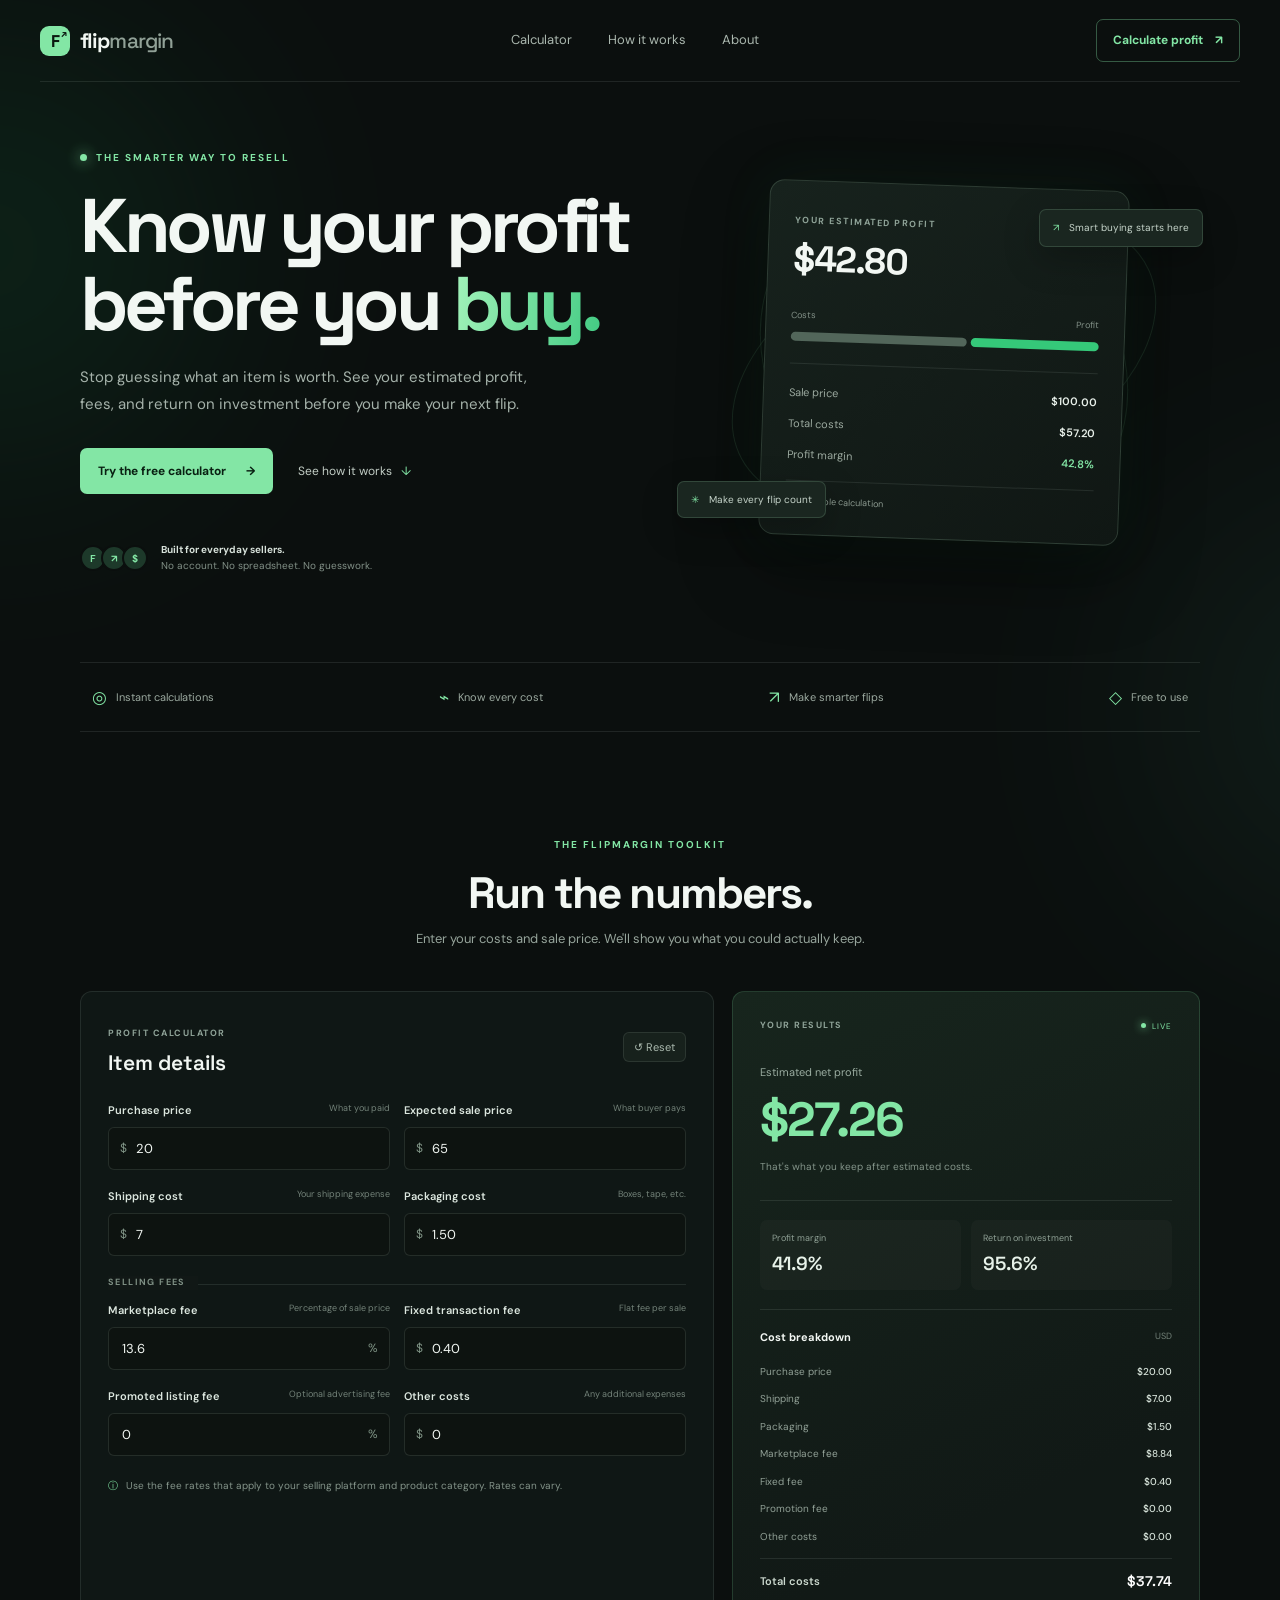
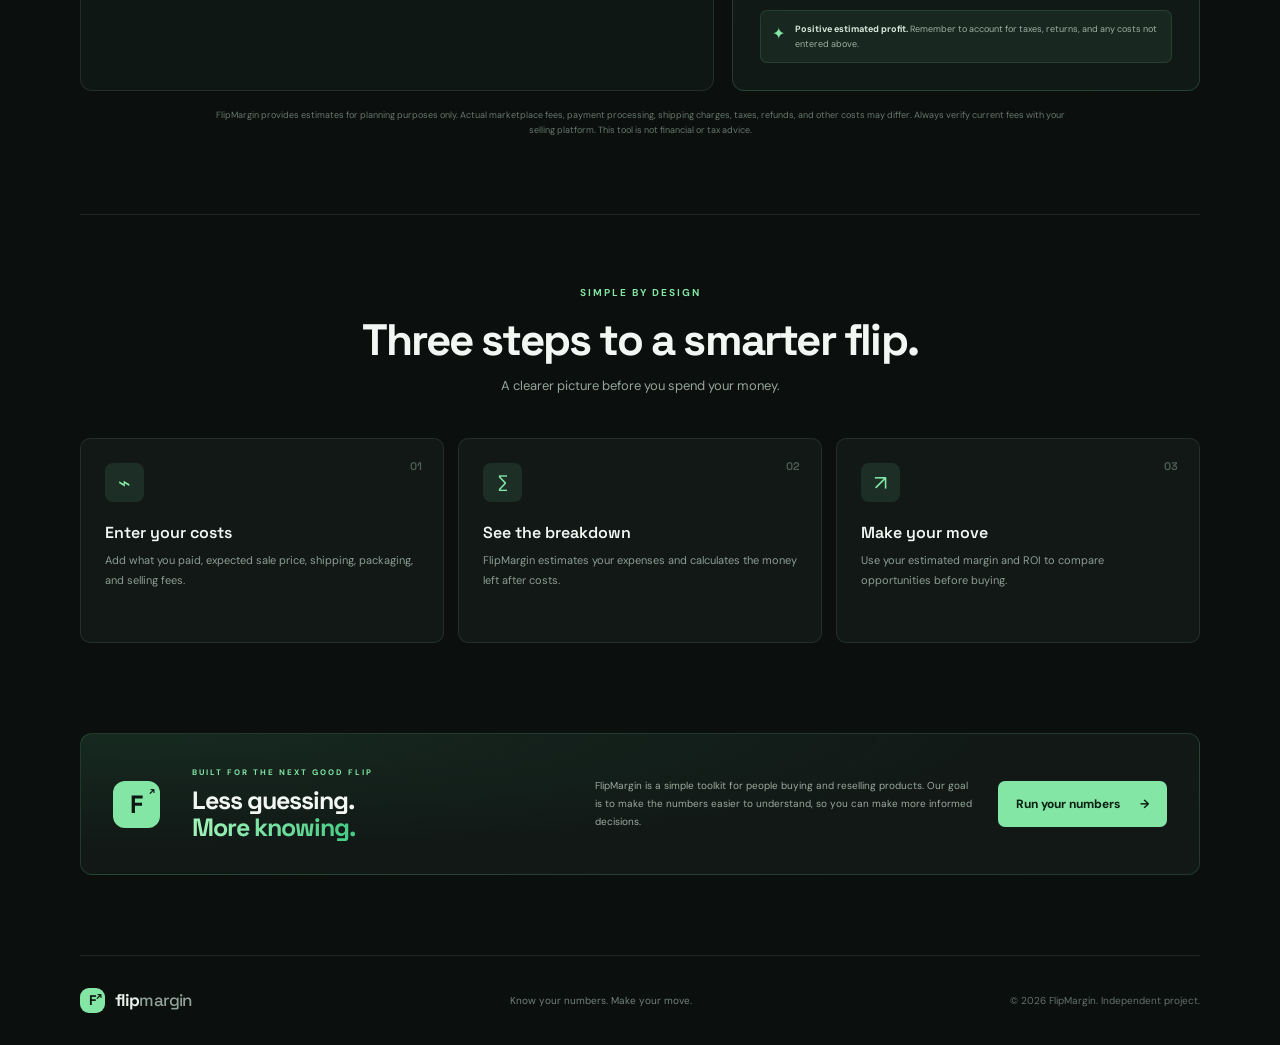
==== index.html @ 79696e21 "Add files via upload" ====
<!DOCTYPE html>
<html lang="en">
<head>
  <meta charset="UTF-8">
  <meta name="viewport" content="width=device-width, initial-scale=1.0">
  <meta name="description" content="Know your numbers before you buy. Free reseller profit calculator for online sellers and product flippers.">
  <meta name="theme-color" content="#0b0f0e">
  <title>FlipMargin — Know Your Profit Before You Buy</title>
  <link rel="preconnect" href="https://fonts.googleapis.com">
  <link rel="preconnect" href="https://fonts.gstatic.com" crossorigin>
  <link href="https://fonts.googleapis.com/css2?family=DM+Sans:wght@400;500;600;700&family=Space+Grotesk:wght@500;600;700&display=swap" rel="stylesheet">
  <link rel="stylesheet" href="styles.css">
</head>
<body>
  <div class="ambient ambient-one"></div>
  <div class="ambient ambient-two"></div>

  <header class="site-header">
    <a class="brand" href="#home" aria-label="FlipMargin home">
      <span class="brand-mark">F<span>↗</span></span>
      <span>flip<span class="brand-light">margin</span></span>
    </a>
    <nav class="nav-links" aria-label="Main navigation">
      <a href="#calculator">Calculator</a>
      <a href="#how-it-works">How it works</a>
      <a href="#about">About</a>
    </nav>
    <a class="header-cta" href="#calculator">Calculate profit <span>↗</span></a>
    <button class="menu-toggle" id="menuToggle" aria-label="Toggle navigation" aria-expanded="false">☰</button>
  </header>

  <main id="home">
    <section class="hero section-wrap">
      <div class="hero-copy">
        <div class="eyebrow"><span class="pulse-dot"></span> THE SMARTER WAY TO RESELL</div>
        <h1>Know your profit<br>before you <span class="gradient-text">buy.</span></h1>
        <p class="hero-description">Stop guessing what an item is worth. See your estimated profit, fees, and return on investment before you make your next flip.</p>
        <div class="hero-actions">
          <a class="button button-primary" href="#calculator">Try the free calculator <span>→</span></a>
          <a class="text-link" href="#how-it-works">See how it works <span>↓</span></a>
        </div>
        <div class="hero-proof">
          <div class="proof-avatars"><span>F</span><span>↗</span><span>$</span></div>
          <p><strong>Built for everyday sellers.</strong><br><span>No account. No spreadsheet. No guesswork.</span></p>
        </div>
      </div>

      <div class="hero-visual" aria-label="Example profit summary">
        <div class="visual-orbit orbit-one"></div>
        <div class="visual-orbit orbit-two"></div>
        <div class="floating-tag tag-top"><span class="tag-icon">↗</span> Smart buying starts here</div>
        <div class="preview-card">
          <div class="preview-top">
            <div><span class="mini-label">YOUR ESTIMATED PROFIT</span><div class="preview-profit">$42.80</div></div>
            <span class="positive-pill">+42.8%</span>
          </div>
          <div class="preview-chart">
            <div class="chart-labels"><span>Costs</span><span>Profit</span></div>
            <div class="chart-bar"><span class="bar-cost"></span><span class="bar-profit"></span></div>
          </div>
          <div class="preview-rows">
            <div><span>Sale price</span><strong>$100.00</strong></div>
            <div><span>Total costs</span><strong>$57.20</strong></div>
            <div><span>Profit margin</span><strong class="green-text">42.8%</strong></div>
          </div>
          <div class="preview-footer"><span class="tiny-check">✓</span> Example calculation</div>
        </div>
        <div class="floating-tag tag-bottom"><span class="sparkle">✳</span> Make every flip count</div>
      </div>
    </section>

    <section class="trust-strip section-wrap">
      <div><span class="strip-icon">◎</span><span>Instant calculations</span></div>
      <div><span class="strip-icon">⌁</span><span>Know every cost</span></div>
      <div><span class="strip-icon">↗</span><span>Make smarter flips</span></div>
      <div><span class="strip-icon">◇</span><span>Free to use</span></div>
    </section>

    <section class="calculator-section section-wrap" id="calculator">
      <div class="section-heading">
        <div class="eyebrow">THE FLIPMARGIN TOOLKIT</div>
        <h2>Run the numbers.</h2>
        <p>Enter your costs and sale price. We'll show you what you could actually keep.</p>
      </div>

      <div class="calculator-layout">
        <div class="calculator-panel">
          <div class="panel-heading">
            <div><span class="panel-kicker">PROFIT CALCULATOR</span><h3>Item details</h3></div>
            <button class="reset-button" id="resetButton" type="button">↺ Reset</button>
          </div>

          <div class="input-grid">
            <label class="field">
              <span>Purchase price <small>What you paid</small></span>
              <div class="input-shell"><span class="currency">$</span><input id="purchasePrice" type="number" min="0" step="0.01" value="20" inputmode="decimal"></div>
            </label>
            <label class="field">
              <span>Expected sale price <small>What buyer pays</small></span>
              <div class="input-shell"><span class="currency">$</span><input id="salePrice" type="number" min="0" step="0.01" value="65" inputmode="decimal"></div>
            </label>
            <label class="field">
              <span>Shipping cost <small>Your shipping expense</small></span>
              <div class="input-shell"><span class="currency">$</span><input id="shippingCost" type="number" min="0" step="0.01" value="7" inputmode="decimal"></div>
            </label>
            <label class="field">
              <span>Packaging cost <small>Boxes, tape, etc.</small></span>
              <div class="input-shell"><span class="currency">$</span><input id="packagingCost" type="number" min="0" step="0.01" value="1.50" inputmode="decimal"></div>
            </label>
          </div>

          <div class="form-divider"><span>SELLING FEES</span></div>
          <div class="input-grid fee-grid">
            <label class="field">
              <span>Marketplace fee <small>Percentage of sale price</small></span>
              <div class="input-shell"><input id="marketplaceFee" type="number" min="0" max="100" step="0.1" value="13.6" inputmode="decimal"><span class="suffix">%</span></div>
            </label>
            <label class="field">
              <span>Fixed transaction fee <small>Flat fee per sale</small></span>
              <div class="input-shell"><span class="currency">$</span><input id="fixedFee" type="number" min="0" step="0.01" value="0.40" inputmode="decimal"></div>
            </label>
            <label class="field">
              <span>Promoted listing fee <small>Optional advertising fee</small></span>
              <div class="input-shell"><input id="promotionFee" type="number" min="0" max="100" step="0.1" value="0" inputmode="decimal"><span class="suffix">%</span></div>
            </label>
            <label class="field">
              <span>Other costs <small>Any additional expenses</small></span>
              <div class="input-shell"><span class="currency">$</span><input id="otherCosts" type="number" min="0" step="0.01" value="0" inputmode="decimal"></div>
            </label>
          </div>
          <p class="input-note"><span>ⓘ</span> Use the fee rates that apply to your selling platform and product category. Rates can vary.</p>
        </div>

        <aside class="results-panel" aria-live="polite">
          <div class="results-top"><span class="panel-kicker">YOUR RESULTS</span><span class="live-indicator"><i></i> LIVE</span></div>
          <div class="result-main">
            <span class="result-label">Estimated net profit</span>
            <div class="result-value" id="netProfit">$27.26</div>
            <span class="result-subtitle" id="resultMessage">That's what you keep after estimated costs.</span>
          </div>
          <div class="metrics-grid">
            <div class="metric"><span>Profit margin</span><strong id="profitMargin">41.9%</strong></div>
            <div class="metric"><span>Return on investment</span><strong id="roi">136.3%</strong></div>
          </div>
          <div class="breakdown">
            <div class="breakdown-heading"><strong>Cost breakdown</strong><span>USD</span></div>
            <div class="breakdown-row"><span>Purchase price</span><strong id="outPurchase">$20.00</strong></div>
            <div class="breakdown-row"><span>Shipping</span><strong id="outShipping">$7.00</strong></div>
            <div class="breakdown-row"><span>Packaging</span><strong id="outPackaging">$1.50</strong></div>
            <div class="breakdown-row"><span>Marketplace fee</span><strong id="outMarketplace">$8.84</strong></div>
            <div class="breakdown-row"><span>Fixed fee</span><strong id="outFixed">$0.40</strong></div>
            <div class="breakdown-row"><span>Promotion fee</span><strong id="outPromotion">$0.00</strong></div>
            <div class="breakdown-row"><span>Other costs</span><strong id="outOther">$0.00</strong></div>
            <div class="breakdown-total"><span>Total costs</span><strong id="totalCosts">$37.74</strong></div>
          </div>
          <div class="result-tip" id="resultTip"><span>✦</span><p><strong>Looking good.</strong> This estimate shows a positive return. Remember to account for taxes and any costs not entered above.</p></div>
        </aside>
      </div>
      <p class="disclaimer">FlipMargin provides estimates for planning purposes only. Actual marketplace fees, payment processing, shipping charges, taxes, refunds, and other costs may differ. Always verify current fees with your selling platform. This tool is not financial or tax advice.</p>
    </section>

    <section class="how-section section-wrap" id="how-it-works">
      <div class="section-heading">
        <div class="eyebrow">SIMPLE BY DESIGN</div>
        <h2>Three steps to a smarter flip.</h2>
        <p>A clearer picture before you spend your money.</p>
      </div>
      <div class="steps-grid">
        <article class="step-card"><div class="step-number">01</div><div class="step-icon">⌁</div><h3>Enter your costs</h3><p>Add what you paid, expected sale price, shipping, packaging, and selling fees.</p></article>
        <article class="step-card"><div class="step-number">02</div><div class="step-icon">∑</div><h3>See the breakdown</h3><p>FlipMargin estimates your expenses and calculates the money left after costs.</p></article>
        <article class="step-card"><div class="step-number">03</div><div class="step-icon">↗</div><h3>Make your move</h3><p>Use your estimated margin and ROI to compare opportunities before buying.</p></article>
      </div>
    </section>

    <section class="about-section section-wrap" id="about">
      <div class="about-card">
        <div class="about-symbol">F<span>↗</span></div>
        <div><div class="eyebrow">BUILT FOR THE NEXT GOOD FLIP</div><h2>Less guessing.<br><span class="gradient-text">More knowing.</span></h2></div>
        <p>FlipMargin is a simple toolkit for people buying and reselling products. Our goal is to make the numbers easier to understand, so you can make more informed decisions.</p>
        <a href="#calculator" class="button button-primary">Run your numbers <span>→</span></a>
      </div>
    </section>
  </main>

  <footer class="site-footer section-wrap">
    <a class="brand footer-brand" href="#home"><span class="brand-mark">F<span>↗</span></span><span>flip<span class="brand-light">margin</span></span></a>
    <p>Know your numbers. Make your move.</p>
    <span class="copyright">© <span id="year"></span> FlipMargin. Independent project.</span>
  </footer>

  <script src="script.js"></script>
</body>
</html>
---- styles.css ----
:root {
  --bg: #0b0f0e;
  --panel: #111816;
  --panel-2: #151e1b;
  --line: rgba(211, 235, 220, .10);
  --text: #f2f7f3;
  --muted: #9aa9a0;
  --green: #83e6a5;
  --green-strong: #35c879;
  --font: "DM Sans", sans-serif;
  --display: "Space Grotesk", sans-serif;
}
* { box-sizing: border-box; }
html { scroll-behavior: smooth; scroll-padding-top: 90px; }
body { margin: 0; background: var(--bg); color: var(--text); font-family: var(--font); line-height: 1.55; overflow-x: hidden; }
a { color: inherit; text-decoration: none; }
.ambient { position: absolute; width: 420px; height: 420px; border-radius: 50%; filter: blur(130px); opacity: .12; pointer-events: none; z-index: -1; }
.ambient-one { background: #20bd6b; top: 40px; left: -220px; }
.ambient-two { background: #3b8e72; top: 500px; right: -300px; }
.section-wrap { width: min(1120px, calc(100% - 48px)); margin: 0 auto; }
.site-header { width: min(1200px, calc(100% - 48px)); margin: 0 auto; height: 82px; display: flex; align-items: center; justify-content: space-between; border-bottom: 1px solid var(--line); position: relative; z-index: 5; }
.brand { display: inline-flex; align-items: center; gap: 10px; font: 700 21px var(--display); letter-spacing: -.9px; }
.brand-mark { width: 30px; height: 30px; display: grid; place-items: center; border-radius: 9px; background: var(--green); color: #0b1710; font: 700 17px var(--display); position: relative; }
.brand-mark span { font-size: 10px; position: absolute; right: 4px; top: 1px; }
.brand-light { color: #91a197; font-weight: 500; }
.nav-links { display: flex; gap: 36px; color: #aab7ae; font-size: 13px; }
.nav-links a:hover, .text-link:hover { color: var(--green); }
.header-cta { font-size: 12px; font-weight: 700; padding: 11px 16px; border: 1px solid rgba(131,230,165,.35); border-radius: 7px; color: var(--green); }
.header-cta span { margin-left: 9px; }
.menu-toggle { display: none; background: transparent; border: 0; color: white; font-size: 23px; }
.hero { min-height: 580px; display: grid; grid-template-columns: 1.05fr .95fr; align-items: center; gap: 40px; padding-top: 35px; padding-bottom: 55px; }
.eyebrow { color: var(--green); font-size: 10px; letter-spacing: 2px; font-weight: 700; display: flex; align-items: center; gap: 9px; }
.pulse-dot { width: 7px; height: 7px; border-radius: 50%; background: var(--green); box-shadow: 0 0 14px var(--green); }
h1, h2, h3, p { margin-top: 0; }
h1 { font: 700 clamp(48px, 6vw, 76px)/1.02 var(--display); letter-spacing: -4.5px; margin: 22px 0; }
.gradient-text { background: linear-gradient(100deg, #a5f4bb, #42cb83); -webkit-background-clip: text; background-clip: text; color: transparent; }
.hero-description { color: #a5b2aa; max-width: 470px; font-size: 15px; line-height: 1.8; }
.hero-actions { display: flex; align-items: center; gap: 25px; margin-top: 30px; }
.button { min-height: 46px; display: inline-flex; align-items: center; justify-content: center; gap: 20px; padding: 0 18px; border-radius: 7px; font-size: 12px; font-weight: 700; transition: transform .2s, background .2s; }
.button:hover { transform: translateY(-2px); }
.button-primary { background: var(--green); color: #092012; }
.button-primary:hover { background: #a0f1b8; }
.text-link { font-size: 12px; color: #c2cdc5; }
.text-link span { margin-left: 6px; color: var(--green); }
.hero-proof { display: flex; align-items: center; gap: 13px; margin-top: 48px; }
.proof-avatars { display: flex; }
.proof-avatars span { width: 26px; height: 26px; display: grid; place-items: center; border: 2px solid var(--bg); border-radius: 50%; margin-left: -5px; background: #1d392a; color: var(--green); font-size: 10px; font-weight: 700; }
.proof-avatars span:first-child { margin-left: 0; }
.hero-proof p { margin: 0; font-size: 10px; line-height: 1.6; color: #d7e1da; }
.hero-proof p span { color: #829087; }
.hero-visual { min-height: 420px; display: grid; place-items: center; position: relative; }
.visual-orbit { position: absolute; border: 1px solid rgba(131,230,165,.12); border-radius: 50%; transform: rotate(-24deg); }
.orbit-one { width: 450px; height: 260px; }
.orbit-two { width: 390px; height: 330px; transform: rotate(38deg); }
.preview-card { width: min(360px, 90%); padding: 25px; border-radius: 15px; background: linear-gradient(145deg, #17221d, #101714); border: 1px solid rgba(176,224,190,.17); box-shadow: 0 25px 80px rgba(0,0,0,.45), 0 0 55px rgba(43,185,106,.08); transform: rotate(2deg); position: relative; z-index: 1; }
.preview-top { display: flex; justify-content: space-between; align-items: start; }
.mini-label, .panel-kicker { color: #8fa398; font-size: 9px; letter-spacing: 1.5px; font-weight: 700; }
.preview-profit { font: 700 36px var(--display); margin-top: 5px; letter-spacing: -1.5px; }
.positive-pill { color: var(--green); background: rgba(76,205,125,.12); padding: 5px 9px; border-radius: 20px; font-size: 10px; }
.preview-chart { margin-top: 27px; }
.chart-labels { display: flex; justify-content: space-between; color: #829087; font-size: 9px; margin-bottom: 9px; }
.chart-bar { height: 9px; display: flex; gap: 4px; }
.bar-cost { width: 57%; border-radius: 10px; background: #52665a; }
.bar-profit { flex: 1; border-radius: 10px; background: var(--green-strong); }
.preview-rows { margin-top: 22px; padding-top: 13px; border-top: 1px solid var(--line); }
.preview-rows div { display: flex; justify-content: space-between; padding: 7px 0; color: #9ba99f; font-size: 11px; }
.preview-rows strong { color: #e8f0ea; font-weight: 600; }
.green-text { color: var(--green) !important; }
.preview-footer { border-top: 1px solid var(--line); padding-top: 14px; margin-top: 10px; color: #8d9b91; font-size: 9px; }
.tiny-check { color: var(--green); margin-right: 6px; }
.floating-tag { position: absolute; z-index: 2; background: #1a2620; border: 1px solid rgba(163,222,179,.18); border-radius: 7px; padding: 10px 13px; color: #c5d3c9; font-size: 10px; box-shadow: 0 12px 35px rgba(0,0,0,.25); }
.tag-top { top: 57px; right: -3px; }
.tag-bottom { bottom: 54px; left: -10px; }
.tag-icon, .sparkle { color: var(--green); margin-right: 7px; }
.trust-strip { border-top: 1px solid var(--line); border-bottom: 1px solid var(--line); display: flex; justify-content: space-between; padding: 21px 12px; color: #9ba99f; font-size: 11px; }
.trust-strip div { display: flex; align-items: center; gap: 9px; }
.strip-icon { color: var(--green); font-size: 17px; }
.calculator-section { padding-top: 105px; padding-bottom: 75px; }
.section-heading { text-align: center; margin: 0 auto 42px; }
.section-heading .eyebrow { justify-content: center; }
.section-heading h2 { font: 700 clamp(32px, 4vw, 44px) var(--display); letter-spacing: -1.8px; margin: 12px 0 8px; }
.section-heading p { color: #96a49b; font-size: 13px; }
.calculator-layout { display: grid; grid-template-columns: 1.15fr .85fr; gap: 18px; align-items: stretch; }
.calculator-panel, .results-panel { background: rgba(17,24,22,.92); border: 1px solid var(--line); border-radius: 12px; padding: 27px; }
.panel-heading { display: flex; justify-content: space-between; align-items: center; margin-bottom: 26px; }
.panel-heading h3 { font: 600 21px var(--display); margin: 5px 0 0; }
.reset-button { border: 1px solid var(--line); background: #17211c; color: #aab9ae; border-radius: 6px; padding: 7px 10px; font: 11px var(--font); cursor: pointer; }
.reset-button:hover { color: var(--green); border-color: rgba(131,230,165,.4); }
.input-grid { display: grid; grid-template-columns: 1fr 1fr; gap: 18px 14px; }
.field { display: block; min-width: 0; }
.field > span { display: flex; justify-content: space-between; gap: 6px; color: #dce7df; font-size: 11px; font-weight: 600; margin-bottom: 8px; }
.field small { color: #738279; font-size: 9px; font-weight: 400; text-align: right; }
.input-shell { height: 43px; display: flex; align-items: center; background: #0d1310; border: 1px solid rgba(204,229,211,.12); border-radius: 6px; padding: 0 11px; transition: border .2s; }
.input-shell:focus-within { border-color: rgba(131,230,165,.7); box-shadow: 0 0 0 3px rgba(131,230,165,.06); }
.input-shell input { min-width: 0; width: 100%; border: 0; outline: 0; background: transparent; color: #f2f7f3; font: 13px var(--font); }
.input-shell input::-webkit-inner-spin-button, .input-shell input::-webkit-outer-spin-button { -webkit-appearance: none; margin: 0; }
.input-shell input[type=number] { appearance: textfield; -moz-appearance: textfield; }
.currency, .suffix { color: #7e9284; font-size: 12px; margin-right: 7px; }
.suffix { margin: 0 0 0 7px; }
.form-divider { margin: 28px 0 17px; height: 1px; background: var(--line); position: relative; }
.form-divider span { position: absolute; top: -8px; left: 0; padding-right: 12px; background: #111816; color: #7f9085; font-size: 9px; letter-spacing: 1.4px; font-weight: 700; }
.input-note { margin: 22px 0 0; color: #84948a; font-size: 10px; line-height: 1.6; }
.input-note span { color: var(--green); margin-right: 5px; }
.results-panel { background: linear-gradient(155deg, #17251d, #111916 70%); border-color: rgba(131,230,165,.17); }
.results-top { display: flex; justify-content: space-between; align-items: center; }
.live-indicator { color: var(--green); font-size: 8px; letter-spacing: 1px; display: flex; align-items: center; gap: 6px; }
.live-indicator i { width: 5px; height: 5px; border-radius: 50%; background: var(--green); box-shadow: 0 0 9px var(--green); }
.result-main { padding: 26px 0 22px; border-bottom: 1px solid var(--line); }
.result-label { color: #9aaca0; font-size: 11px; }
.result-value { font: 700 clamp(38px, 4vw, 48px)/1.2 var(--display); letter-spacing: -2px; color: var(--green); margin: 7px 0 5px; overflow-wrap: anywhere; }
.result-value.negative { color: #ff8585; }
.result-subtitle { color: #84958a; font-size: 10px; }
.metrics-grid { display: grid; grid-template-columns: 1fr 1fr; gap: 10px; padding: 19px 0; border-bottom: 1px solid var(--line); }
.metric { background: rgba(255,255,255,.025); border-radius: 7px; padding: 12px; }
.metric span { display: block; color: #8fa095; font-size: 9px; margin-bottom: 5px; }
.metric strong { font: 600 19px var(--display); color: #e7f2e9; }
.breakdown { padding-top: 19px; }
.breakdown-heading, .breakdown-row, .breakdown-total { display: flex; justify-content: space-between; align-items: center; }
.breakdown-heading { margin-bottom: 12px; font-size: 11px; }
.breakdown-heading span { color: #728178; font-size: 9px; }
.breakdown-row { color: #91a096; font-size: 10px; padding: 6px 0; }
.breakdown-row strong { color: #d5e1d8; font-weight: 500; }
.breakdown-total { border-top: 1px solid var(--line); margin-top: 8px; padding-top: 13px; color: #cbd8ce; font-size: 11px; font-weight: 600; }
.breakdown-total strong { color: #fff; font: 600 14px var(--display); }
.result-tip { display: flex; gap: 10px; background: rgba(131,230,165,.07); border: 1px solid rgba(131,230,165,.12); border-radius: 7px; padding: 11px; margin-top: 20px; }
.result-tip > span { color: var(--green); }
.result-tip p { color: #9eafa3; font-size: 9px; line-height: 1.6; margin: 0; }
.result-tip strong { color: #d9e9dd; }
.disclaimer { color: #68786e; font-size: 9px; line-height: 1.7; max-width: 850px; margin: 17px auto 0; text-align: center; }
.how-section { padding: 70px 0 90px; border-top: 1px solid var(--line); }
.steps-grid { display: grid; grid-template-columns: repeat(3, 1fr); gap: 14px; }
.step-card { position: relative; background: #111816; border: 1px solid var(--line); border-radius: 10px; padding: 24px; min-height: 205px; }
.step-number { position: absolute; top: 20px; right: 21px; color: #506056; font: 600 11px var(--display); }
.step-icon { width: 39px; height: 39px; display: grid; place-items: center; background: rgba(131,230,165,.1); border-radius: 8px; color: var(--green); font-size: 21px; margin-bottom: 20px; }
.step-card h3 { font: 600 16px var(--display); margin-bottom: 8px; }
.step-card p { color: #8e9d93; font-size: 11px; line-height: 1.8; margin: 0; }
.about-section { padding-bottom: 80px; }
.about-card { display: grid; grid-template-columns: 55px 1fr 1fr auto; align-items: center; gap: 24px; padding: 32px; border: 1px solid rgba(131,230,165,.16); border-radius: 12px; background: radial-gradient(ellipse at 5% 0%, rgba(57,166,100,.12), transparent 60%), #111816; }
.about-symbol { width: 47px; height: 47px; display: grid; place-items: center; position: relative; background: var(--green); color: #0b1710; border-radius: 12px; font: 700 25px var(--display); }
.about-symbol span { position: absolute; top: 3px; right: 5px; font-size: 10px; }
.about-card h2 { font: 700 25px/1.1 var(--display); letter-spacing: -1px; margin: 8px 0 0; }
.about-card .eyebrow { font-size: 8px; }
.about-card > p { color: #9ba99f; font-size: 10px; line-height: 1.8; margin: 0; }
.about-card .button { white-space: nowrap; }
.site-footer { min-height: 90px; display: flex; align-items: center; justify-content: space-between; border-top: 1px solid var(--line); color: #748279; font-size: 10px; }
.footer-brand { color: #e8f0ea; font-size: 17px; }
.footer-brand .brand-mark { width: 25px; height: 25px; font-size: 14px; }
.site-footer p { margin: 0; }
.copyright { color: #647168; }

@media (max-width: 850px) {
  .hero { grid-template-columns: 1fr 1fr; gap: 15px; }
  .tag-top { right: -5px; }
  .calculator-layout { grid-template-columns: 1fr; }
  .about-card { grid-template-columns: 50px 1fr; }
  .about-card > p { grid-column: 2; }
  .about-card .button { grid-column: 2; justify-self: start; }
}
@media (max-width: 620px) {
  .section-wrap, .site-header { width: min(100% - 32px, 1120px); }
  .site-header { height: 70px; }
  .nav-links { display: none; position: absolute; top: 69px; left: -16px; right: -16px; padding: 20px 22px; background: #111816; border-bottom: 1px solid var(--line); flex-direction: column; gap: 18px; }
  .nav-links.open { display: flex; }
  .header-cta { margin-left: auto; margin-right: 13px; padding: 9px 11px; font-size: 10px; }
  .menu-toggle { display: block; cursor: pointer; }
  .hero { grid-template-columns: 1fr; padding-top: 70px; gap: 0; }
  h1 { font-size: clamp(49px, 13vw, 68px); letter-spacing: -3.5px; }
  .hero-description { font-size: 13px; }
  .hero-visual { min-height: 380px; margin-top: 20px; }
  .preview-card { width: min(340px, 88%); }
  .tag-top { right: 0; top: 34px; }
  .tag-bottom { left: 0; bottom: 27px; }
  .orbit-one { width: 100%; }
  .trust-strip { display: grid; grid-template-columns: 1fr 1fr; gap: 15px; padding: 19px 3px; font-size: 10px; }
  .calculator-section { padding-top: 75px; }
  .section-heading { margin-bottom: 30px; }
  .calculator-panel, .results-panel { padding: 19px 16px; }
  .input-grid { gap: 15px 10px; }
  .field > span { display: block; min-height: 31px; font-size: 10px; }
  .field small { display: block; text-align: left; margin-top: 2px; }
  .input-shell { height: 41px; }
  .metrics-grid { gap: 7px; }
  .metric { padding: 10px; }
  .metric strong { font-size: 17px; }
  .steps-grid { grid-template-columns: 1fr; }
  .step-card { min-height: auto; }
  .about-card { padding: 23px; gap: 17px; }
  .about-card h2 { font-size: 23px; }
  .site-footer { padding: 22px 0; flex-wrap: wrap; gap: 12px; }
  .site-footer p { order: 3; width: 100%; }
}
@media (max-width: 380px) {
  .input-grid { grid-template-columns: 1fr; }
  .field > span { min-height: 0; }
  .header-cta { display: none; }
}
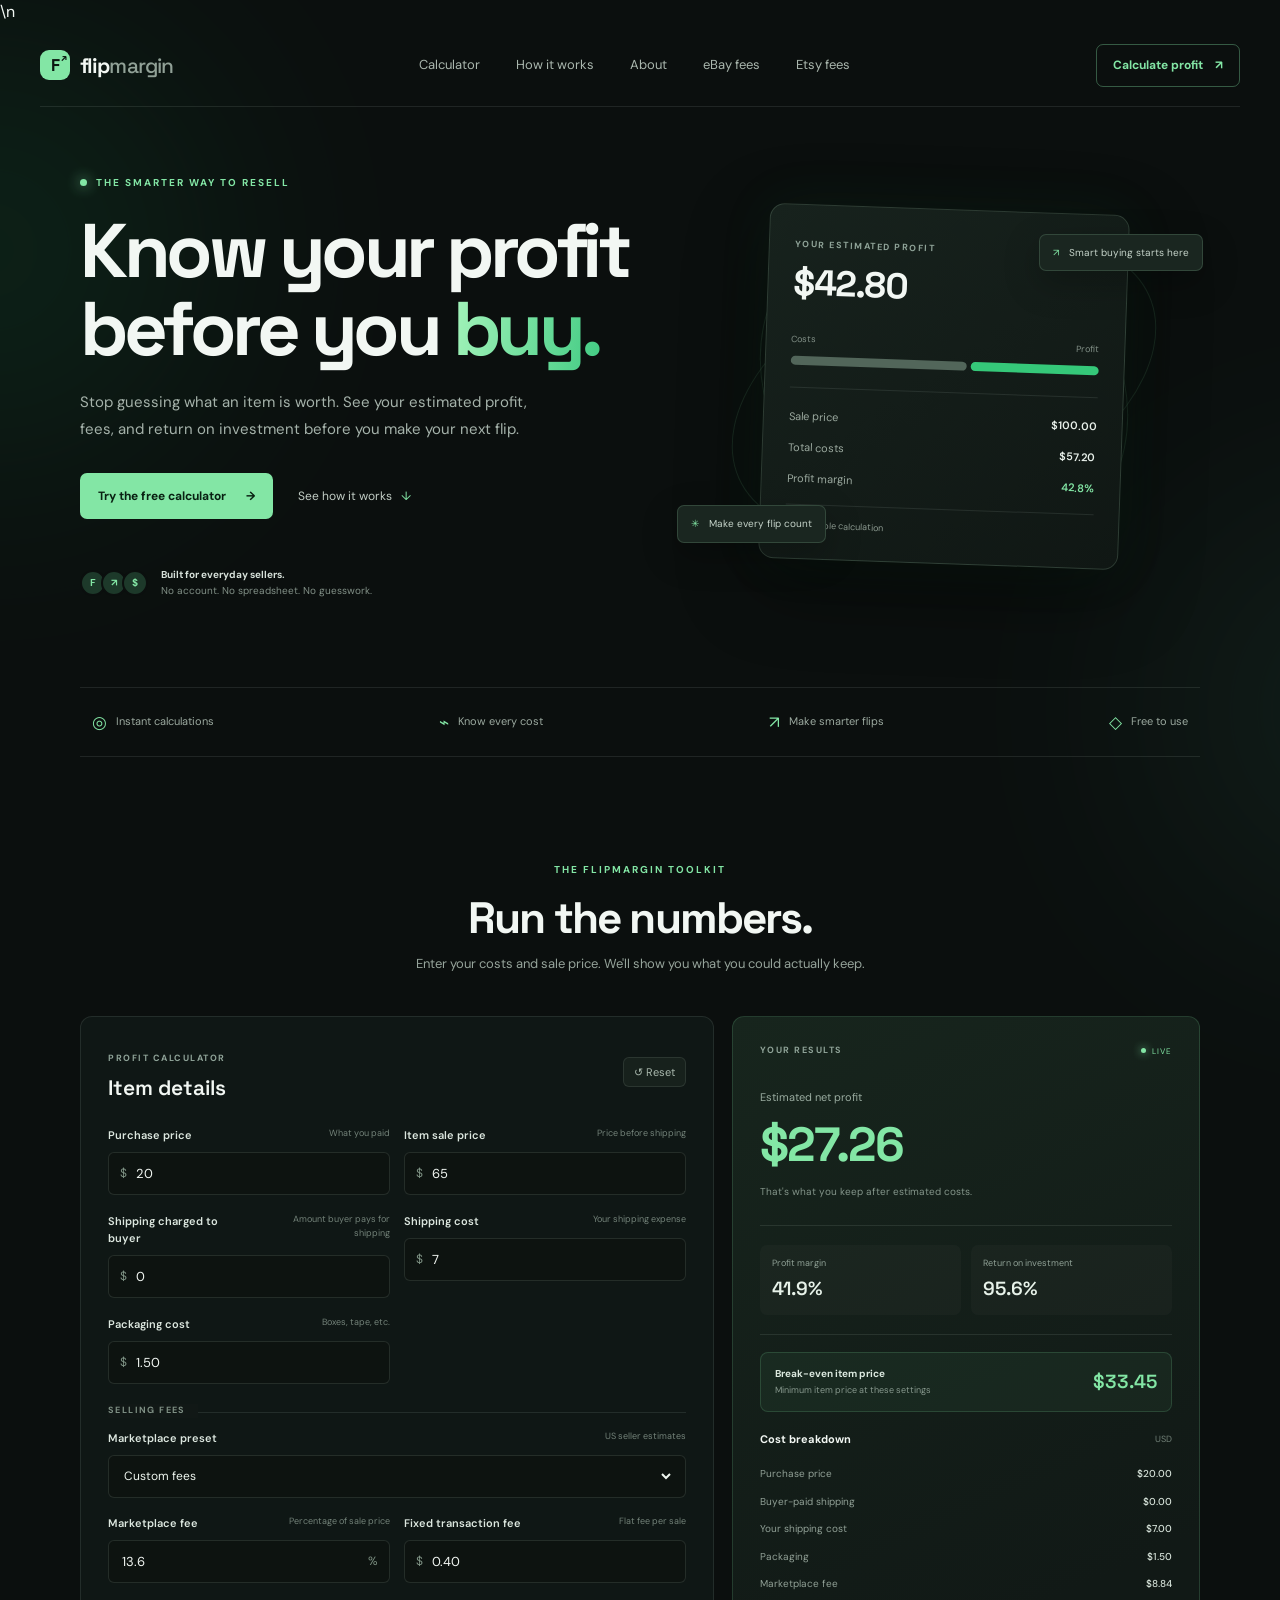
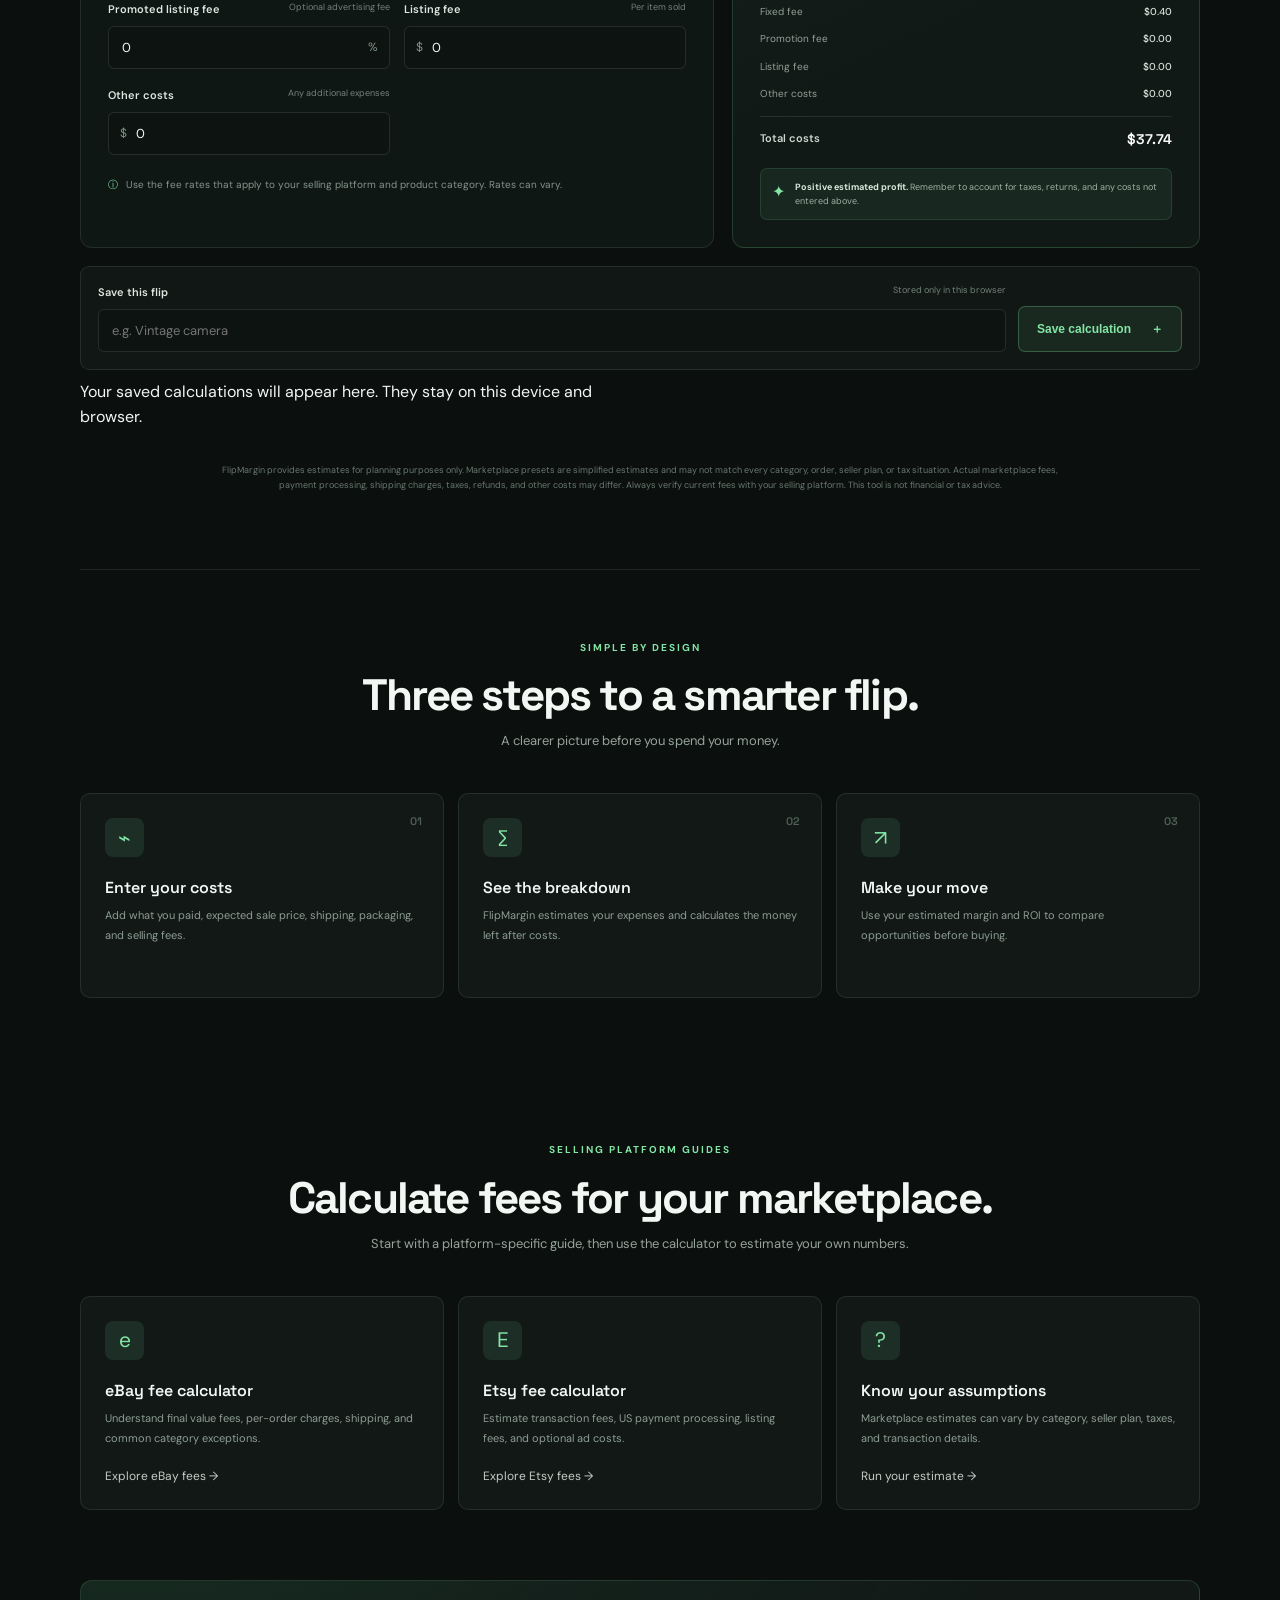
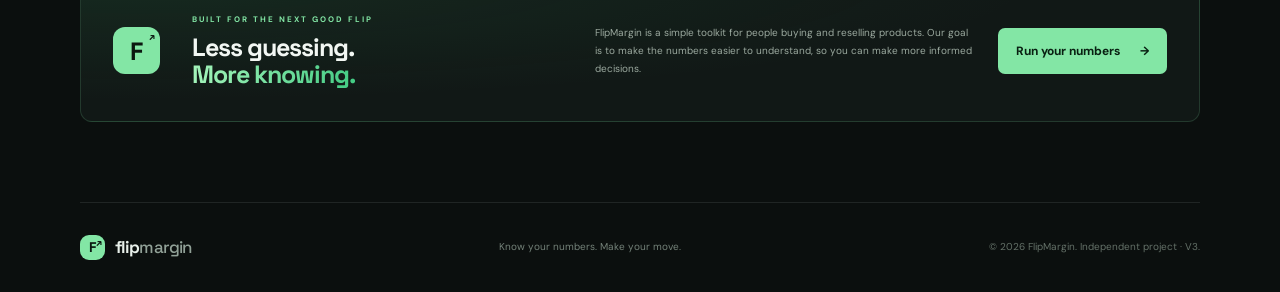
==== commit eb98caf0: "Add files via upload" ====
--- a/index.html
+++ b/index.html
@@ -3,10 +3,19 @@
 <head>
   <meta charset="UTF-8">
   <meta name="viewport" content="width=device-width, initial-scale=1.0">
-  <meta name="description" content="Know your numbers before you buy. Free reseller profit calculator for online sellers and product flippers.">
+  <meta name="description" content="Free reseller profit calculator. Estimate eBay and Etsy fees, net profit, profit margin, ROI, and break-even price before buying inventory.">
+  <meta name="robots" content="index,follow">
+  <link rel="canonical" href="https://flipmargin.mason-5d3.workers.dev/">
+  <meta property="og:type" content="website">
+  <meta property="og:title" content="Free Reseller Profit Calculator | FlipMargin">
+  <meta property="og:description" content="Estimate marketplace fees, net profit, margin, ROI, and break-even price before you buy.">
+  <meta property="og:url" content="https://flipmargin.mason-5d3.workers.dev/">
+  <meta name="twitter:card" content="summary">
+  <meta name="twitter:title" content="Free Reseller Profit Calculator | FlipMargin">
+  <meta name="twitter:description" content="Know your profit before you buy. Estimate eBay and Etsy selling costs with FlipMargin.">
   <meta name="theme-color" content="#0b0f0e">
-  <title>FlipMargin — Know Your Profit Before You Buy</title>
-  <link rel="preconnect" href="https://fonts.googleapis.com">
+  <title>Free Reseller Profit Calculator | FlipMargin</title>
+  <script type="application/ld+json">{"@context":"https://schema.org","@type":"WebApplication","name":"FlipMargin Reseller Profit Calculator","url":"https://flipmargin.mason-5d3.workers.dev/","applicationCategory":"FinanceApplication","operatingSystem":"Any","offers":{"@type":"Offer","price":"0","priceCurrency":"USD"},"description":"A free online reseller profit calculator for estimating marketplace fees, net profit, margin, ROI, and break-even price."}</script>\n  <link rel="preconnect" href="https://fonts.googleapis.com">
   <link rel="preconnect" href="https://fonts.gstatic.com" crossorigin>
   <link href="https://fonts.googleapis.com/css2?family=DM+Sans:wght@400;500;600;700&family=Space+Grotesk:wght@500;600;700&display=swap" rel="stylesheet">
   <link rel="stylesheet" href="styles.css">
@@ -24,6 +33,8 @@
       <a href="#calculator">Calculator</a>
       <a href="#how-it-works">How it works</a>
       <a href="#about">About</a>
+      <a href="ebay-fee-calculator.html">eBay fees</a>
+      <a href="etsy-fee-calculator.html">Etsy fees</a>
     </nav>
     <a class="header-cta" href="#calculator">Calculate profit <span>↗</span></a>
     <button class="menu-toggle" id="menuToggle" aria-label="Toggle navigation" aria-expanded="false">☰</button>
@@ -96,8 +107,12 @@
               <div class="input-shell"><span class="currency">$</span><input id="purchasePrice" type="number" min="0" step="0.01" value="20" inputmode="decimal"></div>
             </label>
             <label class="field">
-              <span>Expected sale price <small>What buyer pays</small></span>
+              <span>Item sale price <small>Price before shipping</small></span>
               <div class="input-shell"><span class="currency">$</span><input id="salePrice" type="number" min="0" step="0.01" value="65" inputmode="decimal"></div>
+            </label>
+            <label class="field">
+              <span>Shipping charged to buyer <small>Amount buyer pays for shipping</small></span>
+              <div class="input-shell"><span class="currency">$</span><input id="buyerShipping" type="number" min="0" step="0.01" value="0" inputmode="decimal"></div>
             </label>
             <label class="field">
               <span>Shipping cost <small>Your shipping expense</small></span>
@@ -110,6 +125,16 @@
           </div>
 
           <div class="form-divider"><span>SELLING FEES</span></div>
+          <label class="field preset-field">
+            <span>Marketplace preset <small>US seller estimates</small></span>
+            <div class="input-shell select-shell">
+              <select id="marketplacePreset" aria-label="Marketplace fee preset">
+                <option value="custom">Custom fees</option>
+                <option value="ebay">eBay — most categories, no Store</option>
+                <option value="etsy">Etsy — US Etsy Payments</option>
+              </select>
+            </div>
+          </label>
           <div class="input-grid fee-grid">
             <label class="field">
               <span>Marketplace fee <small>Percentage of sale price</small></span>
@@ -122,6 +147,10 @@
             <label class="field">
               <span>Promoted listing fee <small>Optional advertising fee</small></span>
               <div class="input-shell"><input id="promotionFee" type="number" min="0" max="100" step="0.1" value="0" inputmode="decimal"><span class="suffix">%</span></div>
+            </label>
+            <label class="field">
+              <span>Listing fee <small>Per item sold</small></span>
+              <div class="input-shell"><span class="currency">$</span><input id="listingFee" type="number" min="0" step="0.01" value="0" inputmode="decimal"></div>
             </label>
             <label class="field">
               <span>Other costs <small>Any additional expenses</small></span>
@@ -142,21 +171,35 @@
             <div class="metric"><span>Profit margin</span><strong id="profitMargin">41.9%</strong></div>
             <div class="metric"><span>Return on investment</span><strong id="roi">136.3%</strong></div>
           </div>
+          <div class="break-even-card">
+            <div><span>Break-even item price</span><small>Minimum item price at these settings</small></div>
+            <strong id="breakEvenPrice">$0.00</strong>
+          </div>
           <div class="breakdown">
             <div class="breakdown-heading"><strong>Cost breakdown</strong><span>USD</span></div>
             <div class="breakdown-row"><span>Purchase price</span><strong id="outPurchase">$20.00</strong></div>
-            <div class="breakdown-row"><span>Shipping</span><strong id="outShipping">$7.00</strong></div>
+            <div class="breakdown-row"><span>Buyer-paid shipping</span><strong id="outBuyerShipping">$0.00</strong></div>
+            <div class="breakdown-row"><span>Your shipping cost</span><strong id="outShipping">$7.00</strong></div>
             <div class="breakdown-row"><span>Packaging</span><strong id="outPackaging">$1.50</strong></div>
             <div class="breakdown-row"><span>Marketplace fee</span><strong id="outMarketplace">$8.84</strong></div>
             <div class="breakdown-row"><span>Fixed fee</span><strong id="outFixed">$0.40</strong></div>
             <div class="breakdown-row"><span>Promotion fee</span><strong id="outPromotion">$0.00</strong></div>
+            <div class="breakdown-row"><span>Listing fee</span><strong id="outListing">$0.00</strong></div>
             <div class="breakdown-row"><span>Other costs</span><strong id="outOther">$0.00</strong></div>
             <div class="breakdown-total"><span>Total costs</span><strong id="totalCosts">$37.74</strong></div>
           </div>
           <div class="result-tip" id="resultTip"><span>✦</span><p><strong>Looking good.</strong> This estimate shows a positive return. Remember to account for taxes and any costs not entered above.</p></div>
         </aside>
       </div>
-      <p class="disclaimer">FlipMargin provides estimates for planning purposes only. Actual marketplace fees, payment processing, shipping charges, taxes, refunds, and other costs may differ. Always verify current fees with your selling platform. This tool is not financial or tax advice.</p>
+      <div class="save-calculation-row">
+        <label class="field save-name-field">
+          <span>Save this flip <small>Stored only in this browser</small></span>
+          <div class="input-shell"><input id="flipName" type="text" maxlength="45" placeholder="e.g. Vintage camera"></div>
+        </label>
+        <button class="button button-secondary" id="saveFlipButton" type="button">Save calculation <span>＋</span></button>
+      </div>
+      <div class="saved-flips" id="savedFlips" aria-live="polite"></div>
+      <p class="disclaimer">FlipMargin provides estimates for planning purposes only. Marketplace presets are simplified estimates and may not match every category, order, seller plan, or tax situation. Actual marketplace fees, payment processing, shipping charges, taxes, refunds, and other costs may differ. Always verify current fees with your selling platform. This tool is not financial or tax advice.</p>
     </section>
 
     <section class="how-section section-wrap" id="how-it-works">
@@ -169,6 +212,19 @@
         <article class="step-card"><div class="step-number">01</div><div class="step-icon">⌁</div><h3>Enter your costs</h3><p>Add what you paid, expected sale price, shipping, packaging, and selling fees.</p></article>
         <article class="step-card"><div class="step-number">02</div><div class="step-icon">∑</div><h3>See the breakdown</h3><p>FlipMargin estimates your expenses and calculates the money left after costs.</p></article>
         <article class="step-card"><div class="step-number">03</div><div class="step-icon">↗</div><h3>Make your move</h3><p>Use your estimated margin and ROI to compare opportunities before buying.</p></article>
+      </div>
+    </section>
+
+    <section class="seo-links-section section-wrap" aria-labelledby="platform-guides-title">
+      <div class="section-heading">
+        <div class="eyebrow">SELLING PLATFORM GUIDES</div>
+        <h2 id="platform-guides-title">Calculate fees for your marketplace.</h2>
+        <p>Start with a platform-specific guide, then use the calculator to estimate your own numbers.</p>
+      </div>
+      <div class="steps-grid">
+        <article class="step-card"><div class="step-icon">e</div><h3>eBay fee calculator</h3><p>Understand final value fees, per-order charges, shipping, and common category exceptions.</p><a class="text-link" href="ebay-fee-calculator.html">Explore eBay fees →</a></article>
+        <article class="step-card"><div class="step-icon">E</div><h3>Etsy fee calculator</h3><p>Estimate transaction fees, US payment processing, listing fees, and optional ad costs.</p><a class="text-link" href="etsy-fee-calculator.html">Explore Etsy fees →</a></article>
+        <article class="step-card"><div class="step-icon">?</div><h3>Know your assumptions</h3><p>Marketplace estimates can vary by category, seller plan, taxes, and transaction details.</p><a class="text-link" href="#calculator">Run your estimate →</a></article>
       </div>
     </section>
 
@@ -185,7 +241,7 @@
   <footer class="site-footer section-wrap">
     <a class="brand footer-brand" href="#home"><span class="brand-mark">F<span>↗</span></span><span>flip<span class="brand-light">margin</span></span></a>
     <p>Know your numbers. Make your move.</p>
-    <span class="copyright">© <span id="year"></span> FlipMargin. Independent project.</span>
+    <span class="copyright">© <span id="year"></span> FlipMargin. Independent project · V3.</span>
   </footer>
 
   <script src="script.js"></script>
--- a/styles.css
+++ b/styles.css
@@ -194,3 +194,37 @@
   .field > span { min-height: 0; }
   .header-cta { display: none; }
 }
+
+/* V2 additions */
+.preset-field { display:block; max-width: 100%; margin: 0 0 17px; }
+.select-shell select { width:100%; color:#eef6ef; background:transparent; border:0; outline:0; font:12px var(--font); cursor:pointer; }
+.select-shell select option { background:#111816; color:#eef6ef; }
+.break-even-card { display:flex; justify-content:space-between; align-items:center; gap:12px; padding:13px 14px; margin-top:17px; border:1px solid rgba(131,230,165,.17); border-radius:8px; background:rgba(131,230,165,.055); }
+.break-even-card span { display:block; color:#dce9df; font-size:10px; font-weight:700; }
+.break-even-card small { display:block; color:#87988d; font-size:9px; margin-top:3px; }
+.break-even-card strong { color:var(--green); font:600 19px var(--display); white-space:nowrap; }
+.save-calculation-row { display:flex; align-items:end; gap:12px; margin-top:18px; padding:17px; border:1px solid var(--line); border-radius:9px; background:#101714; }
+.save-name-field { flex:1; }
+.save-name-field > span { display:flex; gap:10px; }
+.button-secondary { background:#1a2920; border:1px solid rgba(131,230,165,.28); color:var(--green); cursor:pointer; }
+.button-secondary:hover { background:#21372a; }
+.saved-flips { display:grid; grid-template-columns:repeat(2,minmax(0,1fr)); gap:10px; margin-top:10px; }
+.saved-flip { display:flex; justify-content:space-between; align-items:center; gap:12px; padding:12px 14px; background:#111816; border:1px solid var(--line); border-radius:8px; }
+.saved-flip strong { display:block; font-size:11px; color:#e4eee6; }
+.saved-flip span { color:#89988e; font-size:9px; }
+.saved-flip .saved-profit { color:var(--green); font:600 15px var(--display); white-space:nowrap; }
+.saved-flip button { border:0; background:transparent; color:#8d9b91; cursor:pointer; font-size:13px; padding:4px; }
+.saved-flip button:hover { color:#ff8585; }
+@media(max-width:620px) {
+  .save-calculation-row { align-items:stretch; flex-direction:column; }
+  .save-calculation-row .button { width:100%; }
+  .saved-flips { grid-template-columns:1fr; }
+  .break-even-card strong { font-size:17px; }
+}
+
+
+/* V3 SEO guide and internal-link sections */
+.seo-links-section { padding-top: 54px; padding-bottom: 70px; }
+.seo-links-section .step-card { display: flex; flex-direction: column; align-items: flex-start; }
+.seo-links-section .step-card .text-link { margin-top: auto; padding-top: 18px; }
+.guide-main .site-header { width: 100%; }
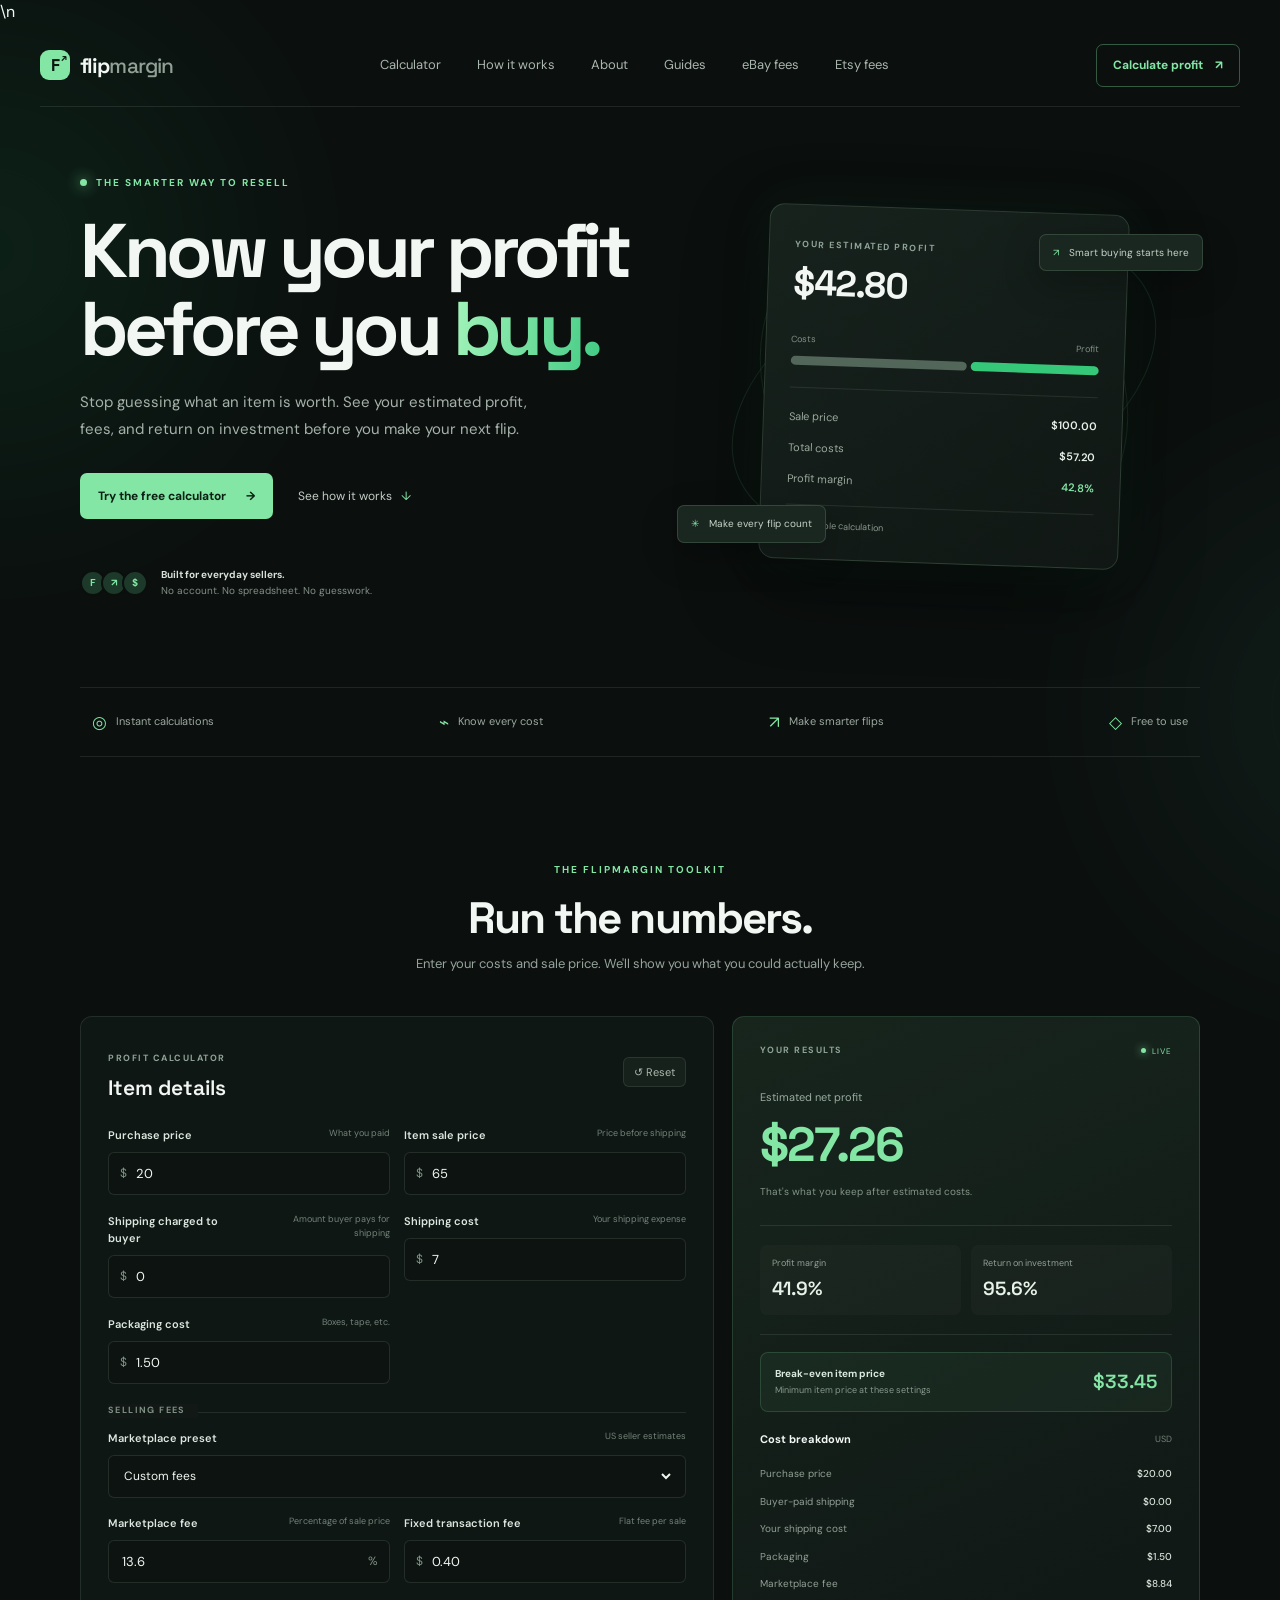
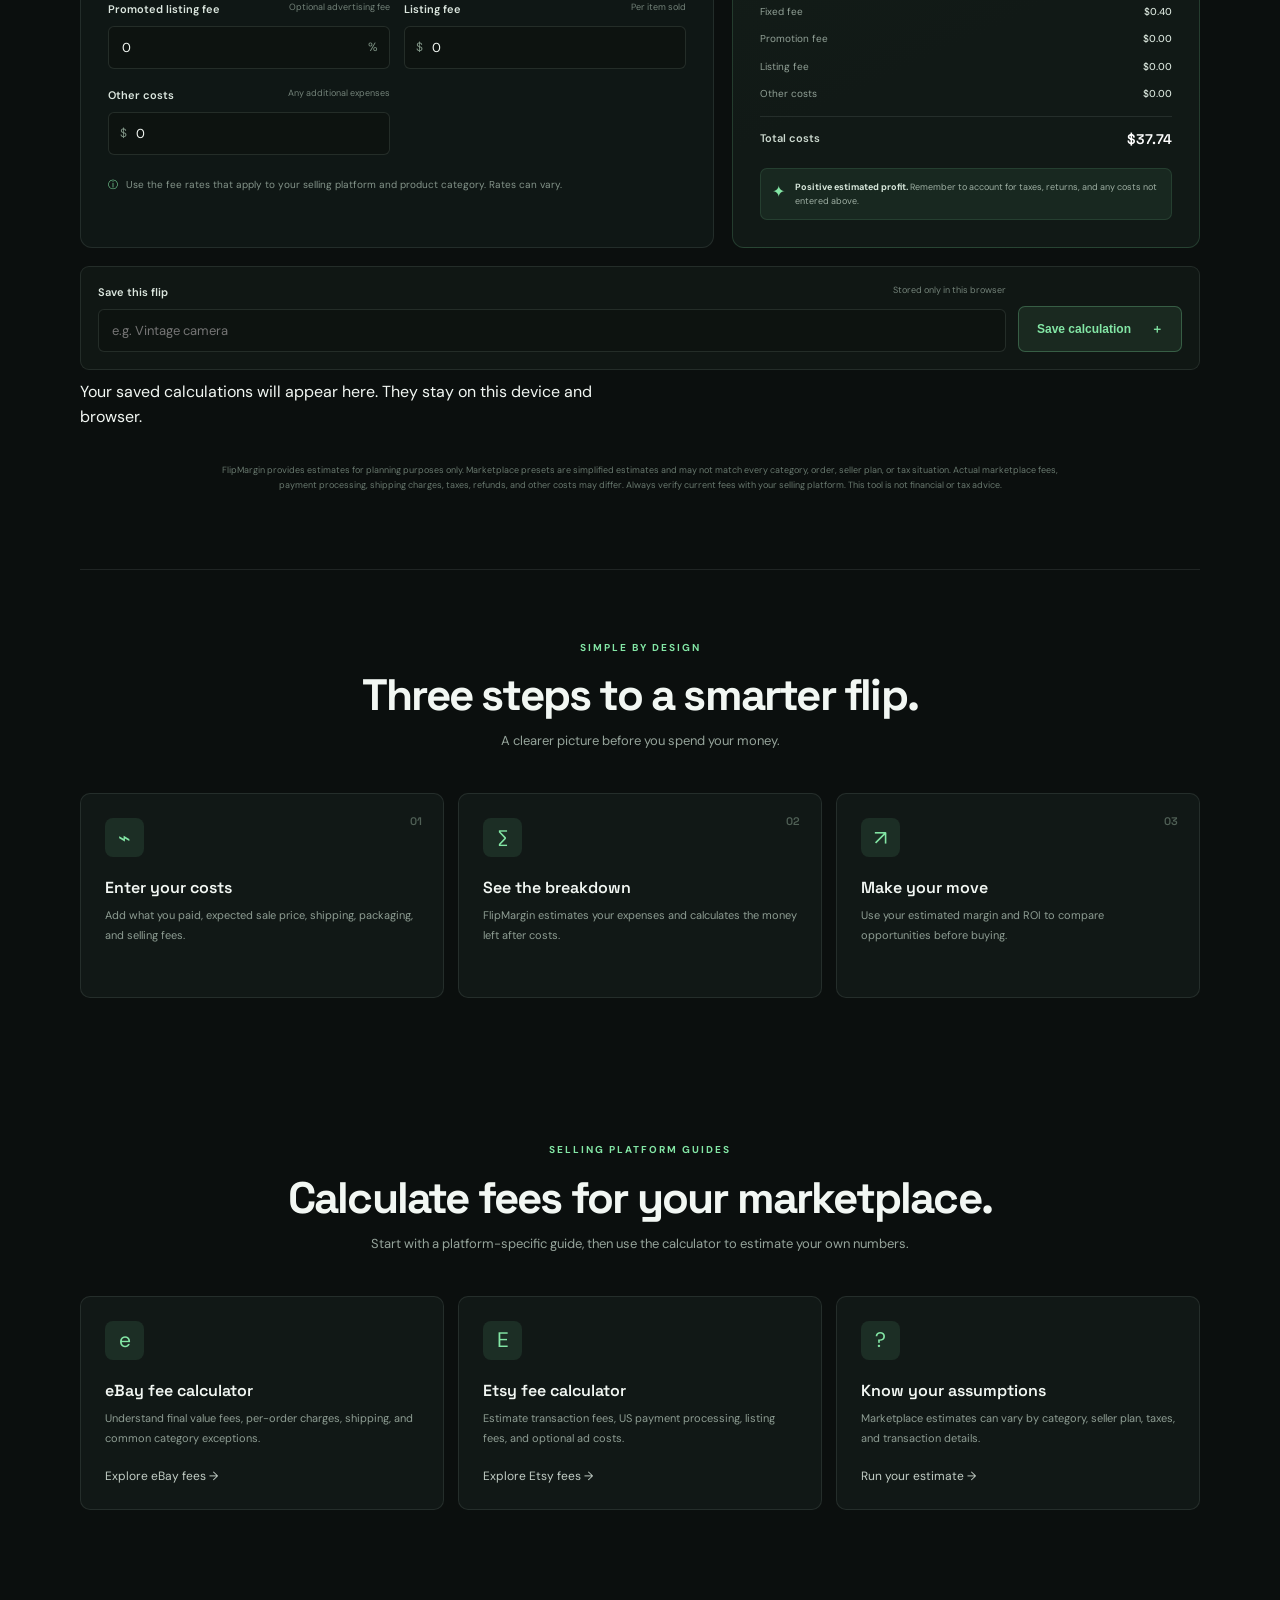
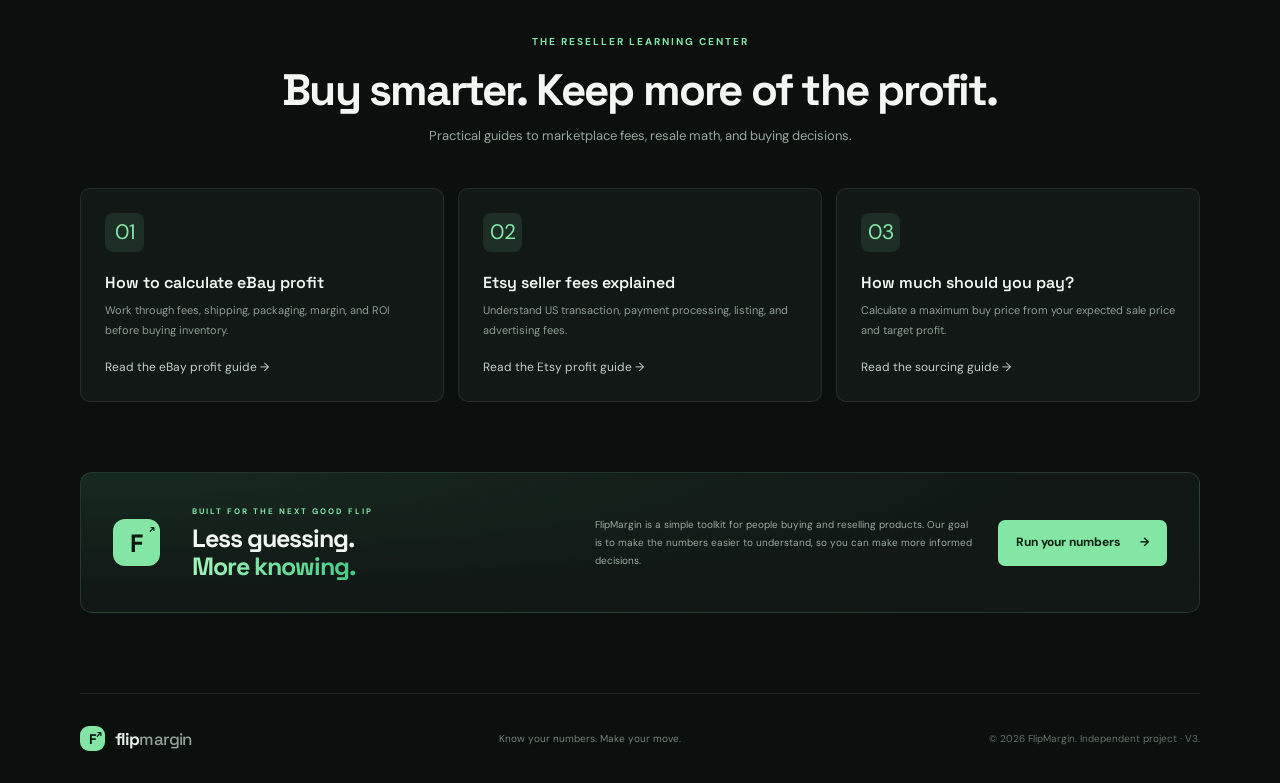
==== commit 679eb683: "Add files via upload" ====
--- a/index.html
+++ b/index.html
@@ -5,6 +5,7 @@
   <meta name="viewport" content="width=device-width, initial-scale=1.0">
   <meta name="description" content="Free reseller profit calculator. Estimate eBay and Etsy fees, net profit, profit margin, ROI, and break-even price before buying inventory.">
   <meta name="robots" content="index,follow">
+  <meta name="google-site-verification" content="MP-R2EmGVTZdrVnpLJKuH6NPSnyDC2wuwcLQbSs0G0M" />
   <link rel="canonical" href="https://flipmargin.mason-5d3.workers.dev/">
   <meta property="og:type" content="website">
   <meta property="og:title" content="Free Reseller Profit Calculator | FlipMargin">
@@ -33,6 +34,7 @@
       <a href="#calculator">Calculator</a>
       <a href="#how-it-works">How it works</a>
       <a href="#about">About</a>
+      <a href="#learn">Guides</a>
       <a href="ebay-fee-calculator.html">eBay fees</a>
       <a href="etsy-fee-calculator.html">Etsy fees</a>
     </nav>
@@ -228,6 +230,19 @@
       </div>
     </section>
 
+    <section class="seo-links-section section-wrap" id="learn" aria-labelledby="learning-center-title">
+      <div class="section-heading">
+        <div class="eyebrow">THE RESELLER LEARNING CENTER</div>
+        <h2 id="learning-center-title">Buy smarter. Keep more of the profit.</h2>
+        <p>Practical guides to marketplace fees, resale math, and buying decisions.</p>
+      </div>
+      <div class="steps-grid">
+        <article class="step-card"><div class="step-icon">01</div><h3>How to calculate eBay profit</h3><p>Work through fees, shipping, packaging, margin, and ROI before buying inventory.</p><a class="text-link" href="how-to-calculate-ebay-profit.html">Read the eBay profit guide →</a></article>
+        <article class="step-card"><div class="step-icon">02</div><h3>Etsy seller fees explained</h3><p>Understand US transaction, payment processing, listing, and advertising fees.</p><a class="text-link" href="etsy-seller-fees-profit-guide.html">Read the Etsy profit guide →</a></article>
+        <article class="step-card"><div class="step-icon">03</div><h3>How much should you pay?</h3><p>Calculate a maximum buy price from your expected sale price and target profit.</p><a class="text-link" href="how-much-to-pay-for-resale.html">Read the sourcing guide →</a></article>
+      </div>
+    </section>
+
     <section class="about-section section-wrap" id="about">
       <div class="about-card">
         <div class="about-symbol">F<span>↗</span></div>
